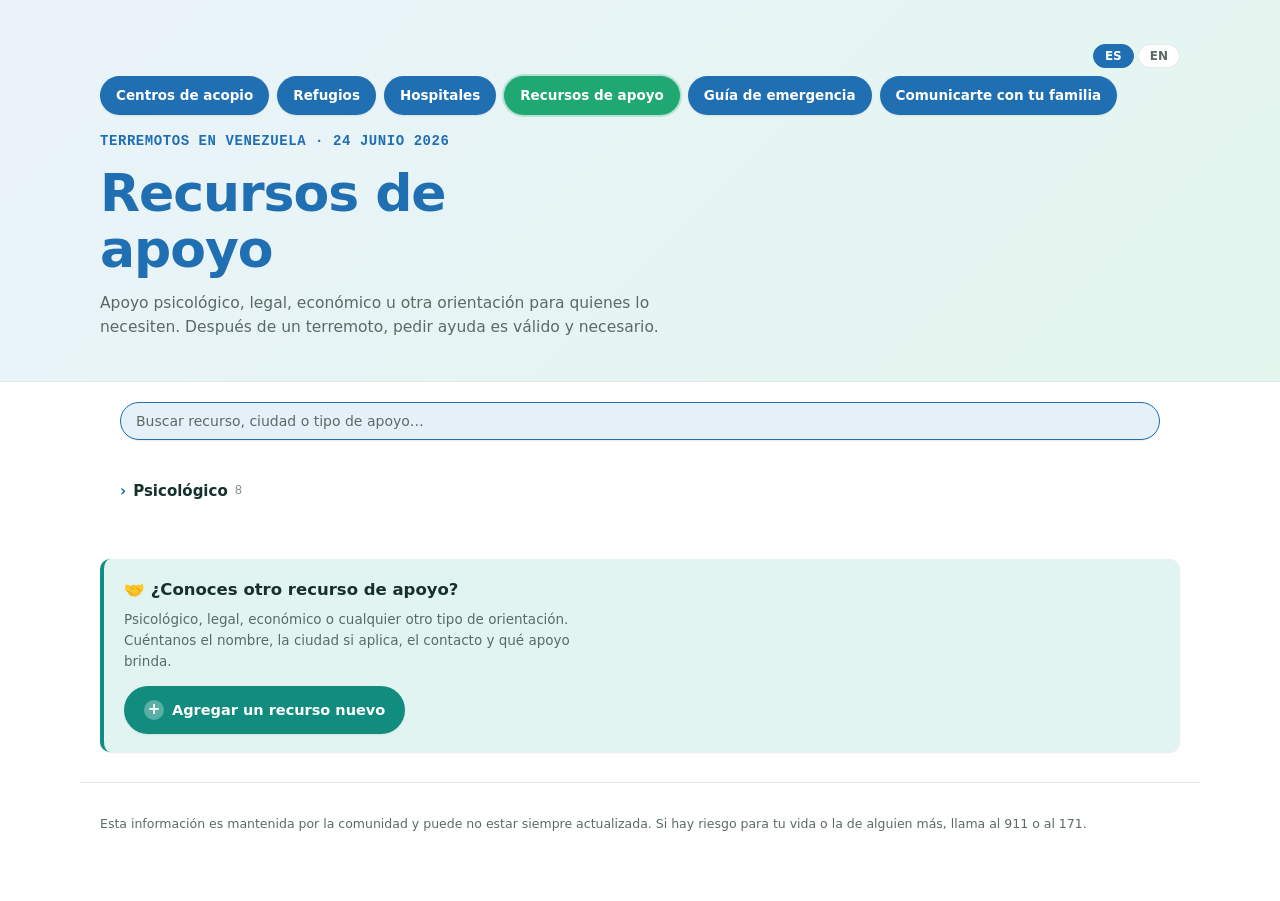
==== apoyo.html @ 94345764 "Add files via upload" ====
<!DOCTYPE html>
<html lang="es">
<head>
<meta charset="UTF-8" />
<meta name="viewport" content="width=device-width, initial-scale=1.0" />
<title>Recursos de apoyo — Venezuela</title>
<meta name="description" content="Recursos de apoyo psicológico, legal, económico y de orientación para los afectados por los terremotos en Venezuela." />
<link rel="stylesheet" href="style.css" />
<script data-goatcounter="https://ayudavzla.goatcounter.com/count"
        async src="//gc.zgo.at/count.js"></script>
</head>
<body>

<header class="manifest-header">
  <div class="wrap">
    <div class="lang-bar">
      <button type="button" class="lang-btn is-active" data-lang="es">ES</button>
      <button type="button" class="lang-btn" data-lang="en">EN</button>
    </div>
    <nav class="page-nav">
      <a href="index.html" data-es="Centros de acopio" data-en="Donation centers">Centros de acopio</a>
      <a href="refugios.html" data-es="Refugios" data-en="Shelters">Refugios</a>
      <a href="hospitales.html" data-es="Hospitales" data-en="Hospitals">Hospitales</a>
      <a href="apoyo.html" class="is-current" data-es="Recursos de apoyo" data-en="Support resources">Recursos de apoyo</a>
      <a href="guia.html" data-es="Guía de emergencia" data-en="Emergency guide">Guía de emergencia</a>
      <a href="llamar.html" data-es="Comunicarte con tu familia" data-en="Call your family">Comunicarte con tu familia</a>
    </nav>
    <p class="eyebrow eyebrow--big" data-es="Terremotos en Venezuela · 24 junio 2026" data-en="Earthquakes in Venezuela · June 24, 2026">Terremotos en Venezuela · 24 junio 2026</p>
    <h1><span data-es="Recursos de" data-en="Support">Recursos de</span><br /><span class="accent" data-es="apoyo" data-en="resources">apoyo</span></h1>
    <p class="lede" data-es="Apoyo psicológico, legal, económico u otra orientación para quienes lo necesiten. Después de un terremoto, pedir ayuda es válido y necesario." data-en="Psychological, legal, financial or other support for those who need it. After an earthquake, asking for help is valid and necessary.">Apoyo psicológico, legal, económico u otra orientación para quienes lo necesiten. Después de un terremoto, pedir ayuda es válido y necesario.</p>
  </div>
</header>

<main class="wrap">
  <section class="controls" aria-label="Filtros">
    <div class="search-group">
      <label for="apoyo-search" class="sr-only">Buscar</label>
      <input type="search" id="apoyo-search" class="search-input" placeholder="Buscar recurso, ciudad o tipo de apoyo…" data-ph-es="Buscar recurso, ciudad o tipo de apoyo…" data-ph-en="Search resource, city or type of support…" autocomplete="off" />
    </div>
  </section>

  <section class="content" id="content">
    <div class="list-wrap">
      <div class="list" id="apoyo-list" aria-label="Lista de recursos de apoyo"></div>
    </div>
  </section>
</main>

<section class="callouts wrap">
  <div class="callout callout--suggest">
    <div class="callout-text">
      <h2 data-es="🤝 ¿Conoces otro recurso de apoyo?" data-en="🤝 Know another support resource?">🤝 ¿Conoces otro recurso de apoyo?</h2>
      <p data-es="Psicológico, legal, económico o cualquier otro tipo de orientación. Cuéntanos el nombre, la ciudad si aplica, el contacto y qué apoyo brinda." data-en="Psychological, legal, financial or any other kind of guidance. Tell us the name, city if applicable, contact and what support it offers.">Psicológico, legal, económico o cualquier otro tipo de orientación. Cuéntanos el nombre, la ciudad si aplica, el contacto y qué apoyo brinda.</p>
    </div>
    <a id="apoyo-form-link" class="btn-suggest btn-suggest--big" href="#" target="_blank" rel="noopener"><span class="btn-add-icon">+</span><span data-es="Agregar un recurso nuevo" data-en="Add a new resource">Agregar un recurso nuevo</span></a>
  </div>
</section>

<footer class="site-footer wrap">
  <p data-es="Esta información es mantenida por la comunidad y puede no estar siempre actualizada. Si hay riesgo para tu vida o la de alguien más, llama al 911 o al 171." data-en="This information is community-maintained and may not always be up to date. If there is danger to life, call 911 or 171.">Esta información es mantenida por la comunidad y puede no estar siempre actualizada. Si hay riesgo para tu vida o la de alguien más, llama al 911 o al 171.</p>
</footer>

<script src="apoyo-data.js"></script>
<script src="apoyo.js"></script>
</body>
</html>
---- style.css ----
/* =========================================================
   TOKENS — paleta limpia, sin tonos de "sello postal"
   ========================================================= */
:root{
  --paper: #FFFFFF;
  --paper-deep: #F0F5F4;
  --card: #FFFFFF;
  --ink: #16302B;
  --ink-soft: #5A6B66;
  --line: #E2E9E7;
  --blue: #1F6FB2;
  --blue-soft: #E6F0F8;
  --red: #C0473B;
  --red-soft: #FAE9E7;
  --gold: #128C7E;
  --gold-soft: #E2F4F1;
  --amber: #0E7C6E;
  --amber-soft: #E2F4F1;
  --green: #1FA871;
  --green-soft: #E3F6EE;
  --radius: 14px;
  --radius-sm: 10px;
  --shadow-sm: 0 1px 2px rgba(20, 40, 35, 0.05), 0 1px 1px rgba(20, 40, 35, 0.04);
  --shadow-md: 0 4px 16px rgba(20, 60, 50, 0.09);
  --font-display: system-ui, -apple-system, "Segoe UI", Roboto, Arial, sans-serif;
  --font-body: system-ui, -apple-system, "Segoe UI", Roboto, Arial, sans-serif;
  --font-mono: ui-monospace, "SFMono-Regular", "Roboto Mono", Menlo, Consolas, monospace;
}

*{ box-sizing: border-box; }
html{ scroll-behavior: smooth; }
body{
  margin:0;
  background: var(--paper);
  color: var(--ink);
  font-family: var(--font-body);
  line-height: 1.55;
  -webkit-font-smoothing: antialiased;
}
.wrap{ max-width: 1120px; margin: 0 auto; padding: 0 20px; }
.sr-only{
  position:absolute; width:1px; height:1px; overflow:hidden;
  clip:rect(0,0,0,0); white-space:nowrap;
}
a{ color: var(--blue); }

/* visible keyboard focus everywhere */
a:focus-visible, button:focus-visible, input:focus-visible{
  outline: 2.5px solid var(--gold);
  outline-offset: 2px;
  border-radius: 4px;
}

@media (prefers-reduced-motion: reduce){
  *{ animation: none !important; transition: none !important; }
}

/* =========================================================
   HEADER
   ========================================================= */
.manifest-header{
  background: linear-gradient(135deg, #EAF3FA 0%, #E3F6EE 100%);
  padding: 44px 0 30px;
  border-bottom: 1px solid var(--line);
}
.eyebrow{
  font-family: var(--font-mono);
  font-size: 11.5px;
  letter-spacing: 0.1em;
  text-transform: uppercase;
  color: var(--ink-soft);
  margin: 0 0 12px;
}
.manifest-header h1{
  font-family: var(--font-display);
  font-weight: 800;
  letter-spacing: -0.02em;
  font-size: clamp(32px, 5.6vw, 52px);
  line-height: 1.08;
  margin: 0 0 14px;
}
.manifest-header h1 span{ color: var(--blue); }
.lede{
  max-width: 620px;
  font-size: 15.5px;
  color: var(--ink-soft);
  margin: 0 0 12px;
}
.lede--light{
  font-size: 13px;
  margin: 0 0 26px;
}
.stats{
  display:flex;
  gap: 32px;
  margin: 0;
  flex-wrap: wrap;
}
.stats div{ display:flex; flex-direction:column-reverse; gap:2px; }
.stats dt{
  font-family: var(--font-display);
  font-size: 28px;
  font-weight: 800;
  color: var(--blue);
  margin:0;
}
.stats dd{
  font-size: 11.5px;
  text-transform: uppercase;
  letter-spacing: 0.05em;
  color: var(--ink-soft);
  margin:0;
}

/* =========================================================
   CONTROLS
   ========================================================= */
.controls{
  display:flex;
  align-items:center;
  gap: 10px;
  flex-wrap: wrap;
  padding: 20px 20px 16px;
}
.filter-group{ display:flex; gap:8px; flex-wrap:wrap; }
.filter-btn{
  font-family: var(--font-body);
  font-size: 13px;
  font-weight: 600;
  border: 1px solid var(--line);
  background: var(--card);
  color: var(--ink-soft);
  border-radius: 999px;
  padding: 9px 15px;
  cursor: pointer;
  display:inline-flex;
  align-items:center;
  gap:6px;
  box-shadow: var(--shadow-sm);
}
.filter-btn:hover{ border-color: var(--blue); color: var(--ink); }
.filter-btn.is-active{
  background: var(--ink);
  border-color: var(--ink);
  color: #fff;
}
.dot{ width:7px; height:7px; border-radius:50%; display:inline-block; }
.dot--internacional{ background: var(--blue); }
.dot--nacional{ background: var(--red); }

.search-group{ flex: 1 1 220px; min-width: 200px; }
.controls:has(.search-group:only-child) .search-group{ flex: 1 1 100%; }
.btn-hint{ font-size: 11px; opacity: 0.65; }
.filter-btn[aria-pressed="true"]#toggle-map{ background: #0E7468; border-color: #0E7468; color: #fff; }
.community-toggle{
  display: flex;
  align-items: center;
  gap: 6px;
  font-size: 12.5px;
  color: var(--ink-soft);
  white-space: nowrap;
}
.community-toggle input{ accent-color: var(--amber); width: 15px; height: 15px; }
.search-input{
  width:100%;
  font-family: var(--font-body);
  font-size: 14px;
  padding: 10px 15px;
  border: 1.5px solid var(--blue);
  border-radius: 999px;
  background: var(--blue-soft);
  color: var(--ink);
  box-shadow: var(--shadow-sm);
}
.search-input:focus{ outline: none; background: #fff; border-color: var(--blue); box-shadow: 0 0 0 3px rgba(31,111,178,0.18); }
.search-input::placeholder{ color: var(--ink-soft); }

#toggle-map{
  background: var(--green);
  border-color: var(--green);
  color: #fff;
  font-weight: 700;
}
#toggle-map:hover{ background: #168f60; border-color: #168f60; color: #fff; }
#toggle-map .btn-hint{ color: rgba(255,255,255,0.85); }

.btn-suggest{
  font-family: var(--font-body);
  font-weight: 700;
  font-size: 13.5px;
  background: var(--gold);
  color: #fff;
  text-decoration: none;
  padding: 11px 18px 11px 14px;
  border-radius: 999px;
  white-space: nowrap;
  display: inline-flex;
  align-items: center;
  gap: 8px;
  box-shadow: var(--shadow-sm);
  transition: transform .1s ease, box-shadow .1s ease;
}
.btn-add-icon{
  display: inline-flex;
  align-items: center;
  justify-content: center;
  width: 20px;
  height: 20px;
  border-radius: 50%;
  background: rgba(255,255,255,0.3);
  font-size: 15px;
  font-weight: 800;
  flex-shrink: 0;
  line-height: 1;
}
.btn-suggest:hover{ background: #0E7468; transform: translateY(-1px); box-shadow: var(--shadow-md); }

/* =========================================================
   CONTENT — mapa + lista
   ========================================================= */
.content{
  display: block;
  padding: 4px 20px 36px;
  max-width: 1120px;
  margin: 0 auto;
}
.content.show-map{
  display: grid;
  grid-template-columns: 1.3fr 1fr;
  gap: 16px;
}
.map{
  display: none;
  height: 460px;
  border-radius: var(--radius);
  border: 1px solid var(--line);
  background: var(--card);
  box-shadow: var(--shadow-sm);
}
.content.show-map .map{ display: block; }
.list-wrap{
  display: flex;
  flex-direction: column;
  min-width: 0;
}
.quick-nav{
  display: flex;
  gap: 6px;
  overflow-x: auto;
  padding-bottom: 8px;
  margin-bottom: 6px;
  -webkit-overflow-scrolling: touch;
}
.quick-nav:empty{ display: none; margin: 0; padding: 0; }
.quick-nav-btn{
  flex-shrink: 0;
  font-family: var(--font-body);
  font-size: 12px;
  font-weight: 600;
  white-space: nowrap;
  background: var(--card);
  border: 1px solid var(--line);
  color: var(--ink);
  border-radius: 999px;
  padding: 7px 13px;
  cursor: pointer;
  box-shadow: var(--shadow-sm);
}
.quick-nav-btn:hover{ border-color: var(--gold); }

.group-pais{
  margin: 6px 0;
  background: var(--card);
  border: 1px solid var(--line);
  border-radius: var(--radius-sm);
  overflow: hidden;
}
.group-pais + .group-pais{ margin-top: 10px; }
.group-pais > summary{
  list-style: none;
  cursor: pointer;
  display: flex;
  align-items: center;
  gap: 8px;
  font-family: var(--font-display);
  font-size: 14.5px;
  font-weight: 700;
  color: var(--ink);
  padding: 13px 14px;
}
.group-pais > summary:hover{ background: var(--paper-deep); }
.group-pais > summary::-webkit-details-marker{ display: none; }
.group-pais > summary::before{
  content: "›";
  display: inline-block;
  font-size: 16px;
  font-weight: 700;
  color: var(--ink-soft);
  transition: transform 0.15s ease;
}
.group-pais[open] > summary::before{ transform: rotate(90deg); }
.group-pais-body{ padding: 0 12px 12px; }
.group-ciudad-det{ margin: 6px 0; }
.group-ciudad{
  list-style: none;
  cursor: pointer;
  display: flex;
  align-items: center;
  gap: 7px;
  font-family: var(--font-display);
  font-size: 15px;
  font-weight: 700;
  color: var(--ink);
  margin: 12px 0 8px 0;
  padding: 2px 0;
}
.group-ciudad::-webkit-details-marker{ display: none; }
.group-ciudad::before{
  content: "›";
  font-size: 15px;
  font-weight: 700;
  color: var(--blue);
  transition: transform 0.15s ease;
}
.group-ciudad-det[open] > .group-ciudad::before{ transform: rotate(90deg); }
.group-ciudad-body{
  display: flex;
  flex-direction: column;
  gap: 10px;
}
.group-count{
  font-family: var(--font-mono);
  font-weight: 400;
  opacity: 0.55;
  font-size: 0.82em;
}
.list{
  height: 460px;
  overflow-y: auto;
  display:flex;
  flex-direction: column;
  gap: 10px;
  padding-right: 4px;
}
.content:not(.show-map) .list{ height: auto; max-height: none; }

/* tarjeta de centro */
.card{
  position:relative;
  background: #FBFDFC;
  border: 1px solid var(--line);
  border-left: 3px solid var(--blue);
  border-radius: var(--radius-sm);
  padding: 12px 14px;
  cursor:pointer;
  transition: box-shadow .12s ease, border-color .12s ease;
}
.card[data-tipo="nacional"]{ border-left-color: var(--red); }
.card:hover{ box-shadow: var(--shadow-md); border-color: var(--ink); }
.card.is-selected{ outline: 2px solid var(--gold); outline-offset: 1px; }

.card-top{
  display:flex;
  justify-content: space-between;
  align-items:flex-start;
  gap: 8px;
}
.card-name{
  font-family: var(--font-display);
  font-size: 15px;
  font-weight: 700;
  letter-spacing: -0.005em;
  margin: 0;
}
.badge{
  font-family: var(--font-body);
  font-size: 10.5px;
  font-weight: 700;
  letter-spacing: 0.02em;
  border-radius: 999px;
  padding: 3px 9px;
  white-space: nowrap;
  flex-shrink: 0;
}
.badge--internacional{ color: var(--blue); background: var(--blue-soft); }
.badge--nacional{ color: var(--red); background: var(--red-soft); }
.badge--comunidad{
  display: inline-block;
  font-family: var(--font-body);
  font-size: 10.5px;
  font-weight: 700;
  letter-spacing: 0.02em;
  color: var(--amber);
  background: var(--amber-soft);
  border-radius: 999px;
  padding: 3px 9px;
  margin-top: 6px;
}
.card--comunidad{ border-left-style: dashed; }

.card-meta{
  font-size: 13px;
  color: var(--ink-soft);
  margin: 6px 0 0;
}
.card-meta strong{ color: var(--ink); font-weight: 600; }

.card-tags{
  margin: 8px 0 0;
  font-size: 12px;
  color: var(--ink-soft);
}

.card-actions{
  margin-top: 10px;
  display:flex;
  gap: 14px;
  align-items: center;
}
.card-actions a{
  font-size: 12.5px;
  font-weight: 700;
  text-decoration: none;
  color: var(--blue);
}
.card-actions a:hover{ text-decoration: underline; }
.card-report{
  margin-left: auto;
  color: var(--amber) !important;
  font-weight: 600 !important;
  font-size: 11.5px !important;
}
.card-wa{
  color: #128C7E !important;
  font-weight: 700 !important;
}
.card-share-link{
  color: var(--blue) !important;
  font-weight: 700 !important;
  cursor: pointer;
}
.card-share-link:hover{ text-decoration: underline; }
.card-dist{
  font-size: 12px;
  font-weight: 700;
  color: var(--green);
  margin: 0 0 6px;
}
.card-urgente{
  background: var(--red-soft);
  border-left: 3px solid var(--red);
  border-radius: 0 6px 6px 0;
  padding: 6px 10px;
  margin: 8px 0 0;
  font-size: 12.5px;
  color: #791F1F;
}
.card-urgente strong{ color: var(--red); }
.badge--voluntarios{
  display: inline-block;
  font-family: var(--font-body);
  font-size: 11px;
  font-weight: 700;
  color: #9A5B00;
  background: #FFF1DC;
  border-radius: 999px;
  padding: 3px 9px;
  margin: 8px 0 0;
}

/* Sección de voluntarios */
.voluntarios-bar{ margin-bottom: 18px; }
.voluntarios-box{
  background: #FAEEDA;
  border-left: 4px solid var(--gold, #BA7517);
  border-radius: 0 var(--radius) var(--radius) 0;
  padding: 18px 20px;
}
.voluntarios-title{
  font-family: var(--font-display);
  font-weight: 800;
  font-size: 18px;
  color: #633806;
  margin: 0 0 6px;
}
.voluntarios-intro{ font-size: 13.5px; color: #854F0B; margin: 0 0 14px; line-height: 1.5; }
.voluntarios-list{
  display: flex;
  gap: 10px;
  overflow-x: auto;
  scroll-snap-type: x mandatory;
  padding-bottom: 4px;
  -webkit-overflow-scrolling: touch;
}
.voluntarios-item{
  background: #fff;
  border-radius: 8px;
  padding: 11px 13px;
  flex: 0 0 240px;
  scroll-snap-align: start;
}
.vol-fecha{ font-size: 11px; color: var(--ink-soft); margin: 6px 0 0; }
.vol-nombre{ font-weight: 700; font-size: 14px; color: var(--ink); margin: 0; }
.vol-lugar{ font-size: 12.5px; color: var(--ink-soft); margin: 3px 0 0; }
.vol-tareas{ font-size: 12.5px; color: #633806; margin: 5px 0 0; }
.vol-tareas strong{ font-weight: 700; }

.empty-state{
  font-size: 13px;
  color: var(--ink-soft);
  text-align:center;
  padding: 36px 10px;
  background: var(--card);
  border: 1px solid var(--line);
  border-radius: var(--radius);
}

/* marcador del mapa */
.stamp-icon{ background: transparent; border: none; }
.stamp{
  display:block;
  width: 16px;
  height: 16px;
  border-radius: 50%;
  border: 2.5px solid #fff;
  box-shadow: 0 1px 4px rgba(0,0,0,0.3);
}
.stamp--internacional{ background: var(--blue); }
.stamp--nacional{ background: var(--red); }

/* popup de Leaflet con tipografía propia */
.leaflet-popup-content{ font-family: var(--font-body); font-size: 13px; }
.leaflet-popup-content b{ font-family: var(--font-display); }

/* =========================================================
   GUÍA DE EMERGENCIA
   ========================================================= */
.guia-wrap{ padding-top: 18px; padding-bottom: 40px; }
.guia-main{
  display: grid;
  grid-template-columns: repeat(2, 1fr);
  gap: 12px;
  align-items: start;
  padding-bottom: 40px;
}
/* La primera sección (contactos) ocupa todo el ancho y resalta */
.guia-main > .guia-sec:first-child{
  grid-column: 1 / -1;
  border-left-color: var(--blue);
}
.guia-main > .guia-sec:first-child > summary::after{ color: var(--blue); }
/* Cuando un módulo está abierto, ocupa todo el ancho para leerse cómodo */
.guia-sec[open]{ grid-column: 1 / -1; }
.guia-sec{
  background: #fff;
  border: 1px solid var(--line);
  border-left: 4px solid var(--red);
  border-radius: var(--radius-sm);
  margin-bottom: 0;
  overflow: hidden;
  box-shadow: var(--shadow-sm);
  height: fit-content;
}
.guia-sec > summary{
  list-style: none;
  cursor: pointer;
  display: flex;
  align-items: center;
  gap: 8px;
  font-family: var(--font-display);
  font-size: 15px;
  font-weight: 800;
  color: var(--ink);
  padding: 15px 16px;
  line-height: 1.25;
}
.guia-sec > summary::-webkit-details-marker{ display: none; }
.guia-sec > summary::after{
  content: "+";
  margin-left: auto;
  font-size: 20px;
  color: var(--red);
  font-weight: 700;
  flex-shrink: 0;
}
.guia-sec[open] > summary::after{ content: "–"; }
.guia-body{ padding: 0 18px 18px; }
@media (max-width: 720px){
  .guia-main{ grid-template-columns: 1fr; }
}
.guia-body p{ font-size: 14.5px; color: var(--ink); line-height: 1.6; margin: 0 0 12px; }
.guia-body ul{ margin: 0 0 14px; padding-left: 22px; }
.guia-body li{ font-size: 14.5px; color: var(--ink); line-height: 1.55; margin-bottom: 8px; }
.guia-body strong{ color: var(--ink); font-weight: 700; }
.guia-tip{
  background: var(--gold-soft);
  border-left: 4px solid var(--gold);
  border-radius: var(--radius-sm);
  padding: 14px 16px;
  margin-top: 10px;
}
.guia-tip p{ font-size: 14px; color: var(--ink); margin: 0; line-height: 1.55; }

/* App destacada (Bridgefy) */
.app-hero{
  background: linear-gradient(135deg, #192A46 0%, #103A46 100%);
  border-radius: var(--radius);
  padding: 24px 22px;
  margin-bottom: 14px;
  box-shadow: var(--shadow-md);
}
.app-hero-tag{
  display: inline-block;
  font-size: 12.5px;
  font-weight: 700;
  color: #16302B;
  background: #40C4A0;
  border-radius: 999px;
  padding: 5px 12px;
  margin-bottom: 12px;
}
.app-hero-title{
  font-family: var(--font-display);
  font-weight: 800;
  font-size: 38px;
  color: #fff;
  margin: 0 0 10px;
  line-height: 1;
}
.app-hero-desc{ color: #DCE8EE; font-size: 15px; line-height: 1.55; margin: 0 0 12px; }
.app-hero-desc strong{ color: #9FE8D4; }
.app-hero-how{ color: #B8CAD4; font-size: 13.5px; line-height: 1.55; margin: 0 0 16px; }
.app-hero-how strong{ color: #fff; }

/* Botones de tienda */
.store-btns{ display: flex; gap: 10px; flex-wrap: wrap; }
.store-btn{
  flex: 1 1 auto;
  text-align: center;
  font-size: 13.5px;
  font-weight: 700;
  text-decoration: none;
  padding: 11px 16px;
  border-radius: 10px;
  white-space: nowrap;
}
.store-btn--play{ background: var(--green); color: #fff; }
.store-btn--play:hover{ background: #168f60; }
.store-btn--apple{ background: var(--ink); color: #fff; }
.store-btn--apple:hover{ background: #000; }
.app-hero .store-btn--play{ background: #40C4A0; color: #0C2B26; }
.app-hero .store-btn--apple{ background: #fff; color: #16302B; }

.apps-divider{
  font-size: 14px;
  font-weight: 700;
  color: var(--ink);
  margin: 20px 0 12px;
}
.guia-section-divider{
  font-size: 13px;
  font-weight: 600;
  color: var(--ink-soft);
  text-align: center;
  margin: 18px 0 10px;
  padding: 10px 14px;
  background: var(--paper-deep);
  border-radius: var(--radius-sm);
}
.guia-nota{
  background: var(--red-soft);
  border-radius: 8px;
  padding: 10px 12px;
  font-size: 13.5px !important;
  color: var(--ink) !important;
}
.contactos li{ font-size: 15px; }
.guia-cierre{
  text-align: center;
  font-size: 13.5px;
  color: var(--ink-soft);
  margin: 24px auto 0;
  max-width: 560px;
}

/* =========================================================
   BANNER PROMO (llamar a la familia)
   ========================================================= */
.promo-ad{
  display: flex;
  align-items: center;
  gap: 14px;
  max-width: 1120px;
  margin: 0 auto 18px;
  padding: 16px 20px;
  background: linear-gradient(135deg, var(--blue) 0%, var(--green) 100%);
  border-radius: var(--radius);
  text-decoration: none;
  box-shadow: var(--shadow-md);
}
.promo-ad:hover{ filter: brightness(1.06); }
.promo-ad-icon{ font-size: 32px; flex-shrink: 0; }
.promo-ad-text{ display: flex; flex-direction: column; gap: 3px; }
.promo-ad-text strong{
  color: #fff;
  font-family: var(--font-display);
  font-weight: 800;
  font-size: 16px;
  line-height: 1.2;
}
.promo-ad-text span{ color: rgba(255,255,255,0.92); font-size: 13.5px; line-height: 1.35; }
.promo-ad-hint{
  margin-left: auto;
  flex-shrink: 0;
  display: flex;
  align-items: center;
  gap: 4px;
  font-size: 12.5px;
  font-weight: 700;
  color: var(--blue);
  background: #fff;
  border-radius: 999px;
  padding: 7px 12px;
  white-space: nowrap;
}
.promo-ad-hint .chev{ font-size: 15px; }

/* =========================================================
   NAVEGACIÓN ENTRE PÁGINAS
   ========================================================= */
.page-nav{
  display: flex;
  gap: 8px;
  margin-bottom: 16px;
  flex-wrap: wrap;
}
.page-nav a{
  font-size: 13.5px;
  font-weight: 700;
  text-decoration: none;
  color: #fff;
  background: var(--blue);
  border: none;
  border-radius: 999px;
  padding: 9px 16px;
  box-shadow: var(--shadow-sm);
  transition: transform .1s ease, filter .1s ease;
}
.page-nav a:hover{ filter: brightness(1.08); transform: translateY(-1px); }
.page-nav a.is-current{
  background: var(--green);
  box-shadow: 0 0 0 2px rgba(31,168,113,0.25);
}
.eyebrow--big{
  font-size: 14px !important;
  font-weight: 700 !important;
  letter-spacing: 0.04em !important;
  color: var(--blue) !important;
}
.badge--recibe{ color: #0E7C6E; background: var(--green-soft); }
.badge--norecibe{ color: var(--ink-soft); background: var(--paper-deep); }
.badge--voluntarios{
  display: inline-block;
  color: #9A5B00;
  background: #FFF1DC;
  margin-top: 6px;
}
.card--refugio{ border-left-color: var(--green); }
.badge--publico{ color: var(--blue); background: var(--blue-soft); }
.badge--privado{ color: var(--green); background: var(--green-soft); }
.card[data-tipo="publico"]{ border-left-color: var(--blue); }
.card[data-tipo="privado"]{ border-left-color: var(--green); }

/* =========================================================
   IDIOMA + INSUMOS MÁS NECESITADOS
   ========================================================= */
.lang-bar{
  display: flex;
  gap: 4px;
  justify-content: flex-end;
  margin-bottom: 8px;
}
.lang-btn{
  font-family: var(--font-body);
  font-size: 12px;
  font-weight: 700;
  border: 1px solid var(--line);
  background: #fff;
  color: var(--ink-soft);
  border-radius: 999px;
  padding: 4px 11px;
  cursor: pointer;
}
.lang-btn.is-active{ background: var(--blue); border-color: var(--blue); color: #fff; }

.needs-bar{ padding: 16px 20px 0; }
.needs{
  background: var(--green-soft);
  border: 1px solid #C6E8DC;
  border-left: 4px solid var(--green);
  border-radius: var(--radius-sm);
  overflow: hidden;
}
.needs > summary{
  list-style: none;
  cursor: pointer;
  display: flex;
  align-items: center;
  gap: 10px;
  padding: 14px 16px;
}
.needs > summary::-webkit-details-marker{ display: none; }
.needs-expand-hint{
  margin-left: auto;
  flex-shrink: 0;
  display: flex;
  align-items: center;
  gap: 6px;
  font-family: var(--font-body);
  font-size: 12px;
  font-weight: 700;
  color: #fff;
  background: var(--green);
  border-radius: 999px;
  padding: 6px 12px;
  white-space: nowrap;
}
.needs-expand-hint .chev{
  display: inline-block;
  transition: transform 0.2s ease;
  font-size: 13px;
}
.needs[open] .needs-expand-hint .chev{ transform: rotate(180deg); }
.needs[open] .needs-expand-hint .txt-cerrar{ display: inline; }
.needs[open] .needs-expand-hint .txt-ver{ display: none; }
.needs:not([open]) .needs-expand-hint .txt-cerrar{ display: none; }
.needs-title{
  font-family: var(--font-display);
  font-weight: 800;
  font-size: 14.5px;
  color: var(--ink);
}
.needs-body{ padding: 0 16px 16px; }
.needs-cats{
  columns: 2;
  column-gap: 18px;
  margin-bottom: 10px;
}
.need-cat{
  break-inside: avoid;
  margin-bottom: 8px;
  background: #fff;
  border: 1px solid #D7EDE4;
  border-radius: 8px;
  overflow: hidden;
}
.need-cat > summary{
  list-style: none;
  cursor: pointer;
  font-size: 13px;
  font-weight: 700;
  color: var(--ink);
  padding: 9px 12px;
  display: flex;
  align-items: center;
  gap: 6px;
}
.need-cat > summary::-webkit-details-marker{ display: none; }
.need-cat > summary::after{
  content: "+";
  margin-left: auto;
  font-size: 15px;
  color: var(--green);
  font-weight: 700;
}
.need-cat[open] > summary::after{ content: "–"; }
.need-cat ul{
  margin: 0;
  padding: 0 12px 10px 28px;
}
.need-cat li{
  font-size: 12.5px;
  color: var(--ink-soft);
  margin-bottom: 4px;
}
.needs-note{
  font-size: 12px;
  color: var(--ink-soft);
  margin: 0;
  line-height: 1.45;
}
.no-donar{
  margin-top: 14px;
  background: var(--red-soft);
  border-left: 4px solid var(--red);
  border-radius: 8px;
  padding: 14px 16px;
}
.no-donar-title{
  font-family: var(--font-display);
  font-weight: 800;
  font-size: 14.5px;
  color: var(--red);
  margin: 0 0 8px;
}
.no-donar-intro{ font-size: 13px; color: var(--ink); margin: 0 0 8px; line-height: 1.5; }
.no-donar-list{ margin: 0 0 8px; padding-left: 20px; }
.no-donar-list li{ font-size: 13px; color: var(--ink); margin-bottom: 5px; line-height: 1.45; }
.no-donar-resumen{ font-size: 13px; color: var(--ink); margin: 0; font-weight: 600; line-height: 1.5; }
@media (max-width: 600px){
  .needs-cats{ columns: 1; }
}

/* =========================================================
   RECURSOS MÉDICOS — títulos de sección y tarjeta psicológica
   ========================================================= */
.seccion-titulo{
  font-family: var(--font-display);
  font-weight: 800;
  font-size: 22px;
  color: var(--ink);
  margin: 28px 0 6px;
}
main > .seccion-titulo:first-child{ margin-top: 4px; }
.seccion-intro{
  font-size: 13.5px;
  color: var(--ink-soft);
  line-height: 1.55;
  margin: 0 0 14px;
  max-width: 640px;
}
.card--apoyo{ border-left-color: #7C5CBF; }
.card--mascotas{ border-left-color: #D97706; }
.masc-section{ padding-top: 10px; }
.callout--mascotas{ border-left-color: #D97706; }
.btn-suggest--masc{ background: #D97706; }
.btn-suggest--masc:hover{ background: #b45309; }

/* =========================================================
   CALLOUTS — sugerir centro / comentarios
   ========================================================= */
.callouts{
  display: flex;
  flex-wrap: wrap;
  gap: 14px;
  padding: 4px 20px 30px;
}
.callout{
  flex: 1 1 320px;
  display: flex;
  flex-direction: column;
  gap: 14px;
  justify-content: space-between;
  background: var(--gold-soft);
  border-left: 4px solid var(--gold);
  border-radius: var(--radius-sm);
  padding: 18px 20px;
  box-shadow: var(--shadow-sm);
}
.callout--comments{ background: var(--blue-soft); border-left-color: var(--blue); }
.callout-text h2{
  font-family: var(--font-display);
  font-size: 16.5px;
  font-weight: 800;
  margin: 0 0 6px;
}
.callout-text p{
  font-size: 13.5px;
  color: var(--ink-soft);
  margin: 0;
  max-width: 480px;
}
.btn-suggest--big{
  align-self: flex-start;
  font-size: 14.5px;
  padding: 13px 20px;
}
.btn-suggest--alt{
  background: var(--blue);
  color: #fff;
}
.btn-suggest--alt:hover{ background: #234d73; }

.comments-box{
  max-width: 1120px;
  margin: 14px auto 0;
  border-radius: var(--radius);
  overflow: hidden;
  box-shadow: var(--shadow-md);
  background: #fff;
}
.comments-iframe{
  width: 100%;
  height: 600px;
  border: none;
  display: block;
}
@media (max-width: 480px){
  .comments-iframe{ height: 720px; }
}

@media (max-width: 600px){
  .callout{ flex: 1 1 100%; }
  .btn-suggest--big{ align-self: stretch; text-align: center; }
}

/* =========================================================
   OTROS RECURSOS
   ========================================================= */
.resources{ padding: 4px 20px 26px; }
.resources h2{
  font-family: var(--font-display);
  font-size: 17px;
  font-weight: 800;
  margin: 0 0 6px;
}
.resources-note{
  font-size: 13px;
  color: var(--ink-soft);
  max-width: 640px;
  margin: 0 0 14px;
}
.resources-list{
  list-style: none;
  margin: 0;
  padding: 0;
  display: flex;
  flex-direction: column;
  gap: 8px;
}
.resources-list a{
  display: flex;
  align-items: center;
  gap: 10px;
  background: var(--card);
  border: 1px solid var(--line);
  border-left: 3px solid var(--blue);
  border-radius: var(--radius-sm);
  padding: 11px 14px;
  font-size: 13px;
  color: var(--ink-soft);
  text-decoration: none;
  box-shadow: var(--shadow-sm);
}
.resources-list a:hover{ border-color: var(--gold); border-left-color: var(--gold); }
.resources-list .res-body{ flex: 1 1 auto; min-width: 0; }
.resources-list .res-go{
  flex-shrink: 0;
  display: inline-flex;
  align-items: center;
  gap: 4px;
  font-size: 11.5px;
  font-weight: 700;
  color: var(--blue);
  background: var(--blue-soft);
  border-radius: 999px;
  padding: 5px 10px;
  white-space: nowrap;
}
.resources-list strong{
  display: block;
  font-family: var(--font-display);
  font-weight: 700;
  font-size: 13px;
  color: var(--ink);
}

/* =========================================================
   FRASE DESTACADA
   ========================================================= */
.frase-vzla{
  max-width: 1120px;
  margin: 8px auto 22px;
  padding: 22px 24px;
  text-align: center;
  font-family: var(--font-display);
  font-size: clamp(18px, 3vw, 24px);
  font-weight: 800;
  font-style: italic;
  line-height: 1.35;
  color: var(--blue);
  border: none;
  border-top: 2px solid var(--green);
  border-bottom: 2px solid var(--green);
}

/* =========================================================
   MENSAJES DE COMPARTIR
   ========================================================= */
.share-top{
  background: #fff;
  border: 1.5px solid var(--green);
  border-radius: var(--radius-sm);
  padding: 16px 18px;
  max-width: 640px;
  margin: 2px 0 26px;
  display: flex;
  flex-direction: column;
  gap: 12px;
  align-items: flex-start;
}
.share-top-text{
  font-size: 15.5px;
  font-weight: 700;
  color: var(--ink);
  margin: 0;
  line-height: 1.45;
}
@media (max-width: 600px){
  #share-btn-top{ align-self: stretch; text-align: center; }
}
.share-bottom{
  background: linear-gradient(135deg, #EAF3FA 0%, #E3F6EE 100%);
  border-radius: var(--radius);
  padding: 26px 22px;
  margin-bottom: 24px;
}
.share-bottom h2{
  font-family: var(--font-display);
  font-size: 19px;
  font-weight: 800;
  margin: 0 0 10px;
  color: var(--ink);
}
.share-bottom p{
  font-size: 14px;
  color: var(--ink-soft);
  line-height: 1.55;
  max-width: 680px;
  margin: 0 0 12px;
}
#share-btn{ border: none; cursor: pointer; margin-top: 4px; }

/* =========================================================
   FOOTER
   ========================================================= */
.site-footer{
  padding: 18px 20px 56px;
  font-size: 12.5px;
  color: var(--ink-soft);
  border-top: 1px solid var(--line);
}

/* =========================================================
   RESPONSIVE
   ========================================================= */
@media (max-width: 880px){
  .content.show-map{ grid-template-columns: 1fr; }
  .map{ height: 320px; }
  .content.show-map .list{ height: auto; max-height: 420px; }
  .controls{ flex-direction: column; align-items: stretch; gap: 8px; }
  .controls .search-group{ flex: 0 0 auto; }
  .controls #toggle-map{ justify-content: center; }
  .btn-suggest{ text-align:center; }
}
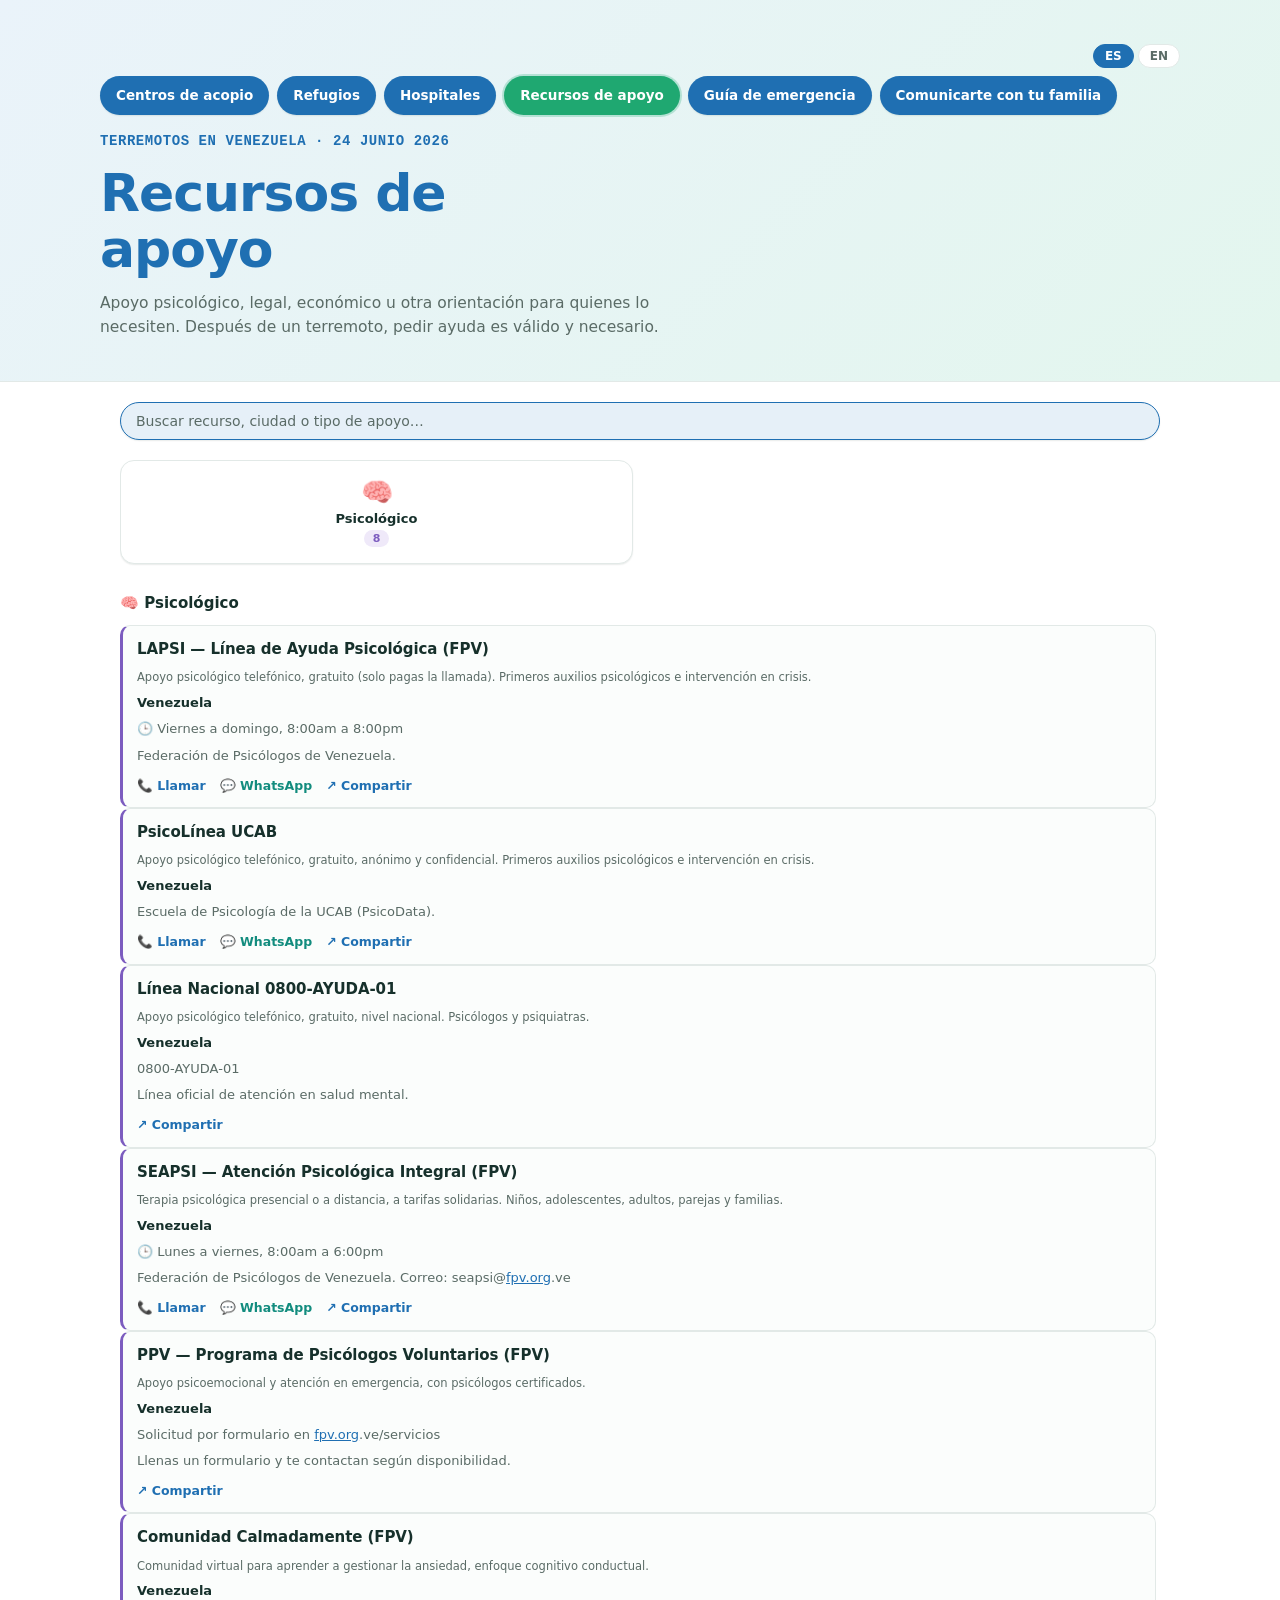
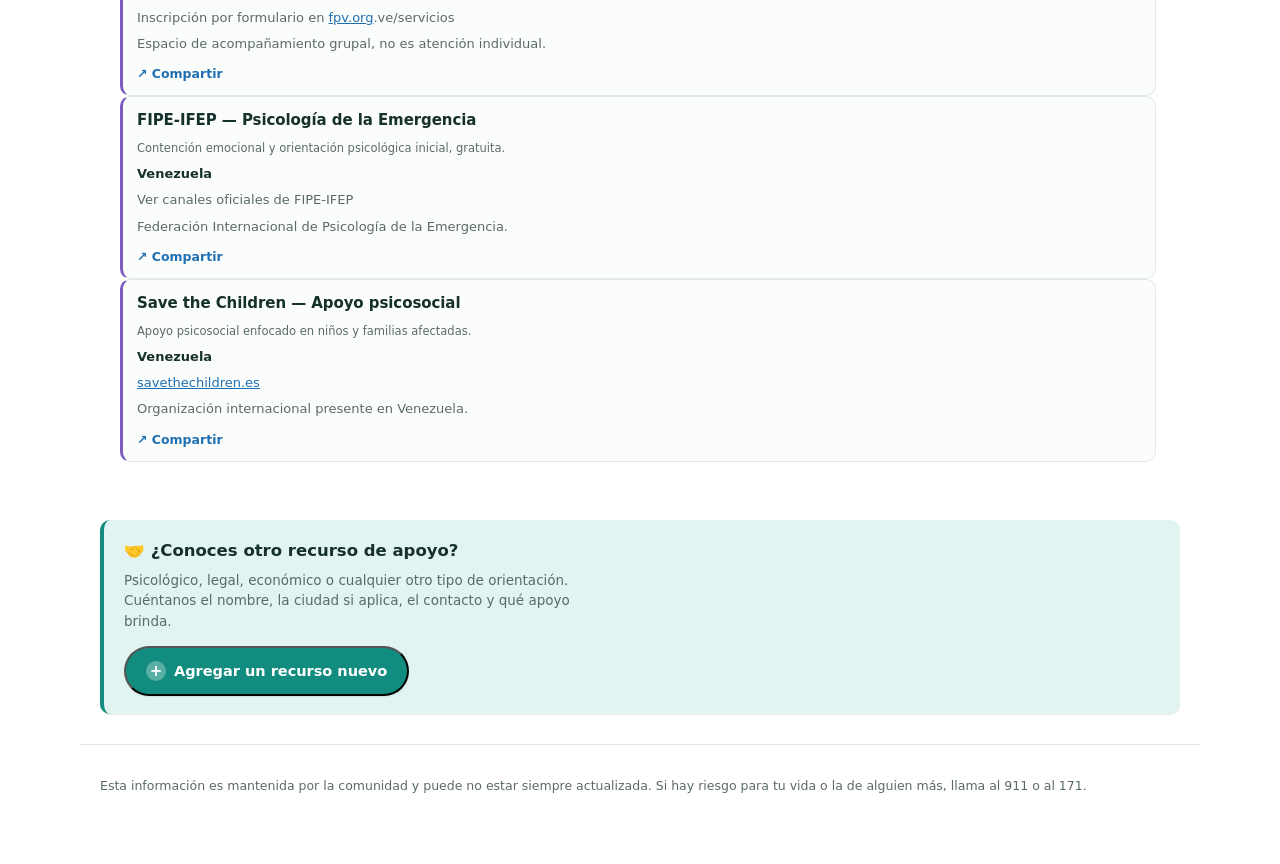
==== commit 48374d6e: "Add files via upload" ====
--- a/apoyo.html
+++ b/apoyo.html
@@ -46,13 +46,24 @@
   </section>
 </main>
 
+<section class="voluntarios-bar wrap" id="apoyo-voluntarios" style="display:none;">
+  <div class="voluntarios-box">
+    <h2 class="voluntarios-title" data-es="🙋 Recursos de apoyo que necesitan voluntarios" data-en="🙋 Support resources that need volunteers">🙋 Recursos de apoyo que necesitan voluntarios</h2>
+    <p class="voluntarios-intro" data-es="Estos recursos necesitan manos ahora. Si puedes ayudar, contáctalos." data-en="These resources need hands right now. If you can help, contact them.">Estos recursos necesitan manos ahora. Si puedes ayudar, contáctalos.</p>
+    <div class="voluntarios-list" id="apoyo-voluntarios-list"></div>
+  </div>
+</section>
+
 <section class="callouts wrap">
   <div class="callout callout--suggest">
     <div class="callout-text">
       <h2 data-es="🤝 ¿Conoces otro recurso de apoyo?" data-en="🤝 Know another support resource?">🤝 ¿Conoces otro recurso de apoyo?</h2>
       <p data-es="Psicológico, legal, económico o cualquier otro tipo de orientación. Cuéntanos el nombre, la ciudad si aplica, el contacto y qué apoyo brinda." data-en="Psychological, legal, financial or any other kind of guidance. Tell us the name, city if applicable, contact and what support it offers.">Psicológico, legal, económico o cualquier otro tipo de orientación. Cuéntanos el nombre, la ciudad si aplica, el contacto y qué apoyo brinda.</p>
     </div>
-    <a id="apoyo-form-link" class="btn-suggest btn-suggest--big" href="#" target="_blank" rel="noopener"><span class="btn-add-icon">+</span><span data-es="Agregar un recurso nuevo" data-en="Add a new resource">Agregar un recurso nuevo</span></a>
+    <button type="button" id="apoyo-form-toggle" class="btn-suggest btn-suggest--big" aria-expanded="false"><span class="btn-add-icon">+</span><span data-es="Agregar un recurso nuevo" data-en="Add a new resource">Agregar un recurso nuevo</span></button>
+  </div>
+  <div id="apoyo-form-box" class="comments-box" hidden>
+    <iframe id="apoyo-form-iframe" class="comments-iframe" loading="lazy" src="" title="Formulario para agregar recurso de apoyo"></iframe>
   </div>
 </section>
 
@@ -60,6 +71,7 @@
   <p data-es="Esta información es mantenida por la comunidad y puede no estar siempre actualizada. Si hay riesgo para tu vida o la de alguien más, llama al 911 o al 171." data-en="This information is community-maintained and may not always be up to date. If there is danger to life, call 911 or 171.">Esta información es mantenida por la comunidad y puede no estar siempre actualizada. Si hay riesgo para tu vida o la de alguien más, llama al 911 o al 171.</p>
 </footer>
 
+<script src="helpers.js"></script>
 <script src="apoyo-data.js"></script>
 <script src="apoyo.js"></script>
 </body>
--- a/style.css
+++ b/style.css
@@ -407,8 +407,28 @@
 
 .card-tags{
   margin: 8px 0 0;
-  font-size: 12px;
-  color: var(--ink-soft);
+  font-size: 11.5px;
+  color: var(--ink-soft);
+  display: flex;
+  flex-wrap: wrap;
+  gap: 5px;
+  align-items: center;
+}
+.card-tags-label{
+  font-size: 11.5px;
+  color: var(--ink-soft);
+  flex-shrink: 0;
+}
+.card-tag-pill{
+  font-family: var(--font-body);
+  font-size: 10.5px;
+  font-weight: 600;
+  color: var(--ink-soft);
+  border: 1px solid var(--line);
+  border-radius: 999px;
+  padding: 2px 8px;
+  white-space: nowrap;
+  background: transparent;
 }
 
 .card-actions{
@@ -498,8 +518,64 @@
   padding: 11px 13px;
   flex: 0 0 240px;
   scroll-snap-align: start;
-}
+  text-decoration: none;
+  display: block;
+  color: inherit;
+  border: 1px solid #E2E9E7;
+}
+.voluntarios-item:hover{ border-color: var(--gold); }
+.vol-dir{ font-size: 11.5px; color: var(--ink-soft); margin: 2px 0 0; }
+.vol-contacto{ font-size: 11.5px; color: var(--blue); margin: 4px 0 0; word-break: break-all; }
+.vol-ver{ display: inline-block; font-size: 11px; font-weight: 700; color: var(--blue); margin-top: 8px; }
 .vol-fecha{ font-size: 11px; color: var(--ink-soft); margin: 6px 0 0; }
+.vol-seccion{ font-size: 10.5px; font-weight: 700; color: var(--blue); margin: 5px 0 0; text-transform: uppercase; letter-spacing: 0.04em; }
+
+/* Panel buscar voluntarios */
+.buscar-vol-wrap{ margin-top: 16px; }
+.buscar-vol-btn{
+  font-family: var(--font-body);
+  font-weight: 700;
+  font-size: 14px;
+  background: #fff;
+  color: #633806;
+  border: 2px solid #BA7517;
+  border-radius: 999px;
+  padding: 10px 20px;
+  cursor: pointer;
+  width: 100%;
+  text-align: center;
+}
+.buscar-vol-btn:hover{ background: #FFF1DC; }
+.buscar-vol-panel{
+  margin-top: 10px;
+  background: #fff;
+  border: 1px solid var(--line);
+  border-radius: var(--radius);
+  padding: 14px;
+  box-shadow: var(--shadow-sm);
+}
+.buscar-vol-label{
+  font-size: 13px;
+  font-weight: 700;
+  color: var(--ink-soft);
+  margin: 0 0 10px;
+}
+.buscar-vol-opciones{
+  display: flex;
+  flex-direction: column;
+  gap: 8px;
+}
+.buscar-vol-op{
+  display: block;
+  padding: 10px 14px;
+  background: var(--blue-soft);
+  color: var(--blue);
+  font-weight: 700;
+  font-size: 14px;
+  border-radius: var(--radius-sm);
+  text-decoration: none;
+}
+.buscar-vol-op:hover{ background: var(--blue); color: #fff; }
 .vol-nombre{ font-weight: 700; font-size: 14px; color: var(--ink); margin: 0; }
 .vol-lugar{ font-size: 12.5px; color: var(--ink-soft); margin: 3px 0 0; }
 .vol-tareas{ font-size: 12.5px; color: #633806; margin: 5px 0 0; }
@@ -585,6 +661,31 @@
 }
 .guia-sec[open] > summary::after{ content: "–"; }
 .guia-body{ padding: 0 18px 18px; }
+
+.app-sum-nombre{ flex: 1 1 auto; }
+.app-sum-stores{
+  display: flex;
+  gap: 6px;
+  flex-shrink: 0;
+  margin-left: auto;
+  margin-right: 4px;
+}
+.store-mini{
+  font-family: var(--font-body);
+  font-size: 11px;
+  font-weight: 700;
+  text-decoration: none;
+  padding: 5px 9px;
+  border-radius: 999px;
+  white-space: nowrap;
+}
+.store-mini--play{ background: var(--green); color: #fff; }
+.store-mini--apple{ background: var(--ink); color: #fff; }
+@media (max-width: 420px){
+  .guia-sec > summary{ flex-wrap: wrap; }
+  .app-sum-stores{ margin-left: 0; order: 3; flex-basis: 100%; }
+  .guia-sec > summary::after{ order: 2; }
+}
 @media (max-width: 720px){
   .guia-main{ grid-template-columns: 1fr; }
 }
@@ -914,6 +1015,15 @@
 /* =========================================================
    RECURSOS MÉDICOS — títulos de sección y tarjeta psicológica
    ========================================================= */
+.seccion-pagina{
+  font-family: var(--font-display);
+  font-weight: 800;
+  font-size: 22px;
+  color: var(--ink);
+  margin: 18px 0 10px;
+  padding-top: 14px;
+  border-top: 2px solid var(--green);
+}
 .seccion-titulo{
   font-family: var(--font-display);
   font-weight: 800;
@@ -930,8 +1040,48 @@
   max-width: 640px;
 }
 .card--apoyo{ border-left-color: #7C5CBF; }
+
+.cat-cubos{
+  display: grid;
+  grid-template-columns: repeat(2, 1fr);
+  gap: 10px;
+  margin-bottom: 18px;
+}
+.cat-cubo{
+  display: flex;
+  flex-direction: column;
+  align-items: center;
+  gap: 4px;
+  background: #fff;
+  border: 1.5px solid var(--line);
+  border-radius: var(--radius);
+  padding: 16px 10px;
+  cursor: pointer;
+  font-family: var(--font-body);
+  box-shadow: var(--shadow-sm);
+}
+.cat-cubo:hover{ border-color: #7C5CBF; }
+.cat-cubo.is-active{ border-color: #7C5CBF; background: #F4F0FB; }
+.cat-cubo-icono{ font-size: 26px; }
+.cat-cubo-nombre{ font-size: 13px; font-weight: 700; color: var(--ink); text-align: center; }
+.cat-cubo-count{
+  font-size: 11px;
+  font-weight: 700;
+  color: #7C5CBF;
+  background: #EFE9F9;
+  border-radius: 999px;
+  padding: 2px 9px;
+}
+.cat-bloque{ margin-bottom: 18px; }
+.cat-bloque-titulo{
+  font-family: var(--font-display);
+  font-weight: 800;
+  font-size: 15px;
+  color: var(--ink);
+  margin: 0 0 10px;
+}
 .card--mascotas{ border-left-color: #D97706; }
-.masc-section{ padding-top: 10px; }
+.masc-section{ padding-top: 0; margin-top: -4px; }
 .callout--mascotas{ border-left-color: #D97706; }
 .btn-suggest--masc{ background: #D97706; }
 .btn-suggest--masc:hover{ background: #b45309; }
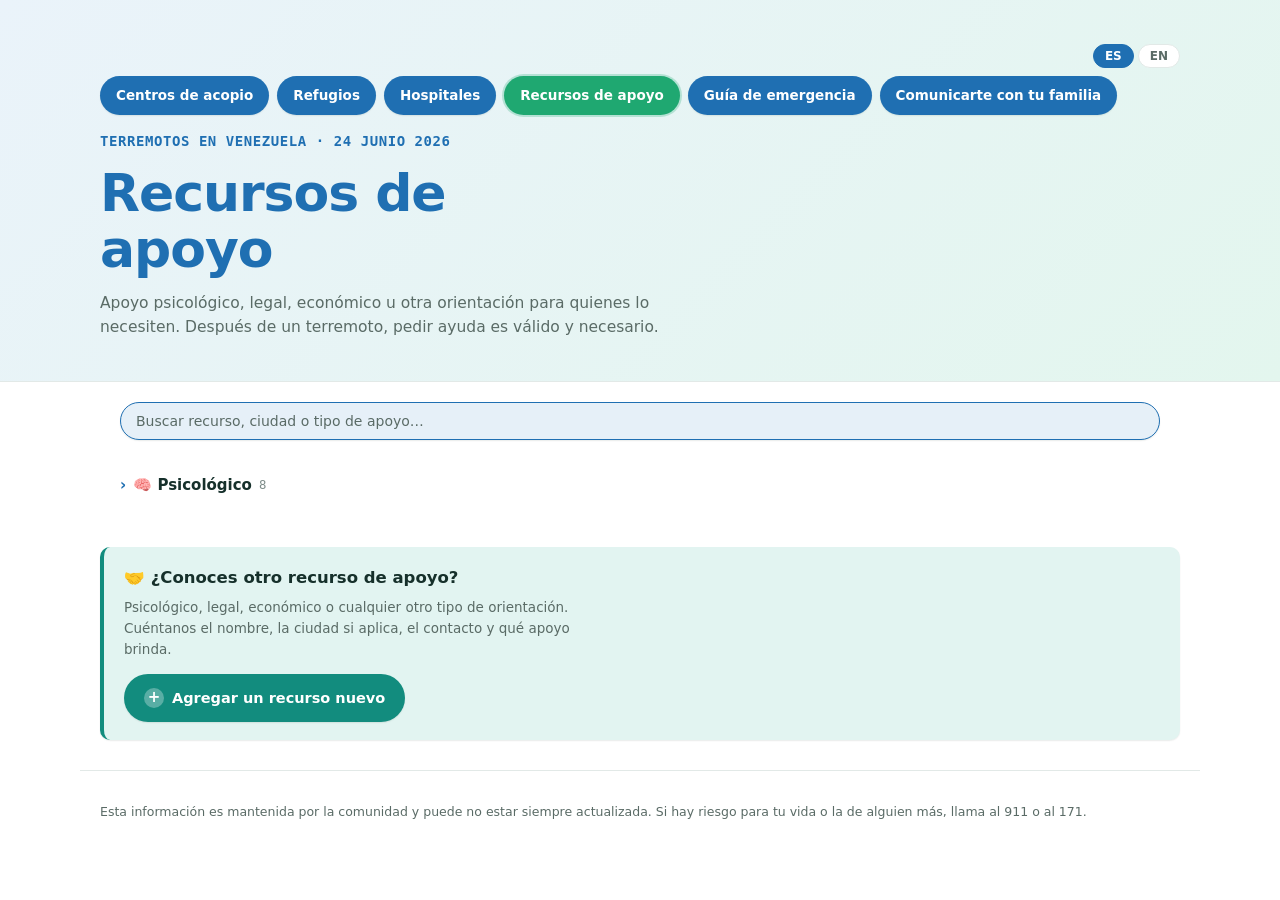
==== commit f75f42b6: "Add files via upload" ====
--- a/apoyo.html
+++ b/apoyo.html
@@ -60,11 +60,7 @@
       <h2 data-es="🤝 ¿Conoces otro recurso de apoyo?" data-en="🤝 Know another support resource?">🤝 ¿Conoces otro recurso de apoyo?</h2>
       <p data-es="Psicológico, legal, económico o cualquier otro tipo de orientación. Cuéntanos el nombre, la ciudad si aplica, el contacto y qué apoyo brinda." data-en="Psychological, legal, financial or any other kind of guidance. Tell us the name, city if applicable, contact and what support it offers.">Psicológico, legal, económico o cualquier otro tipo de orientación. Cuéntanos el nombre, la ciudad si aplica, el contacto y qué apoyo brinda.</p>
     </div>
-    <button type="button" id="apoyo-form-toggle" class="btn-suggest btn-suggest--big" aria-expanded="false"><span class="btn-add-icon">+</span><span data-es="Agregar un recurso nuevo" data-en="Add a new resource">Agregar un recurso nuevo</span></button>
-  </div>
-  <div id="apoyo-form-box" class="comments-box" hidden>
-    <iframe id="apoyo-form-iframe" class="comments-iframe" loading="lazy" src="" title="Formulario para agregar recurso de apoyo"></iframe>
-  </div>
+    <a id="apoyo-form-toggle" class="btn-suggest btn-suggest--big" href="https://docs.google.com/forms/d/e/1FAIpQLScK2mBzD5n1C8ylv_rmaXunUdGpYvrcleq1ZwOfX2uDFV9vPg/viewform" target="_blank" rel="noopener"><span class="btn-add-icon">+</span><span data-es="Agregar un recurso nuevo" data-en="Add a new resource">Agregar un recurso nuevo</span></a>
 </section>
 
 <footer class="site-footer wrap">
--- a/style.css
+++ b/style.css
@@ -328,6 +328,16 @@
   flex-direction: column;
   gap: 10px;
 }
+@media (min-width: 760px){
+  .list--ciudades-2col{
+    display: grid;
+    grid-template-columns: repeat(2, 1fr);
+    gap: 10px;
+    align-items: start;
+  }
+  .list--ciudades-2col > .group-ciudad-det{ margin: 0; }
+  .list--ciudades-2col > .group-ciudad-det[open]{ grid-column: 1 / -1; }
+}
 .group-count{
   font-family: var(--font-mono);
   font-weight: 400;
@@ -429,6 +439,13 @@
   padding: 2px 8px;
   white-space: nowrap;
   background: transparent;
+}
+.card-tag-pill--ancho{
+  display: inline-block;
+  white-space: normal;
+  border-radius: 14px;
+  padding: 5px 12px;
+  line-height: 1.4;
 }
 
 .card-actions{
@@ -681,6 +698,21 @@
 }
 .store-mini--play{ background: var(--green); color: #fff; }
 .store-mini--apple{ background: var(--ink); color: #fff; }
+.app-sum-vermas{
+  display: inline-flex;
+  align-items: center;
+  gap: 3px;
+  font-family: var(--font-body);
+  font-size: 11px;
+  font-weight: 700;
+  color: var(--red);
+  background: var(--red-soft);
+  border-radius: 999px;
+  padding: 5px 10px;
+  white-space: nowrap;
+}
+.app-sum-vermas .chev{ font-size: 12px; transition: transform 0.2s ease; }
+.guia-sec[open] .app-sum-vermas .chev{ transform: rotate(180deg); }
 @media (max-width: 420px){
   .guia-sec > summary{ flex-wrap: wrap; }
   .app-sum-stores{ margin-left: 0; order: 3; flex-basis: 100%; }
@@ -1041,44 +1073,16 @@
 }
 .card--apoyo{ border-left-color: #7C5CBF; }
 
-.cat-cubos{
+.cat-grid{
   display: grid;
   grid-template-columns: repeat(2, 1fr);
   gap: 10px;
-  margin-bottom: 18px;
-}
-.cat-cubo{
-  display: flex;
-  flex-direction: column;
-  align-items: center;
-  gap: 4px;
-  background: #fff;
-  border: 1.5px solid var(--line);
-  border-radius: var(--radius);
-  padding: 16px 10px;
-  cursor: pointer;
-  font-family: var(--font-body);
-  box-shadow: var(--shadow-sm);
-}
-.cat-cubo:hover{ border-color: #7C5CBF; }
-.cat-cubo.is-active{ border-color: #7C5CBF; background: #F4F0FB; }
-.cat-cubo-icono{ font-size: 26px; }
-.cat-cubo-nombre{ font-size: 13px; font-weight: 700; color: var(--ink); text-align: center; }
-.cat-cubo-count{
-  font-size: 11px;
-  font-weight: 700;
-  color: #7C5CBF;
-  background: #EFE9F9;
-  border-radius: 999px;
-  padding: 2px 9px;
-}
-.cat-bloque{ margin-bottom: 18px; }
-.cat-bloque-titulo{
-  font-family: var(--font-display);
-  font-weight: 800;
-  font-size: 15px;
-  color: var(--ink);
-  margin: 0 0 10px;
+  align-items: start;
+}
+.cat-det{ margin: 0; }
+.cat-det.cat-det--open{ grid-column: 1 / -1; }
+@media (max-width: 480px){
+  .cat-grid{ grid-template-columns: 1fr; }
 }
 .card--mascotas{ border-left-color: #D97706; }
 .masc-section{ padding-top: 0; margin-top: -4px; }
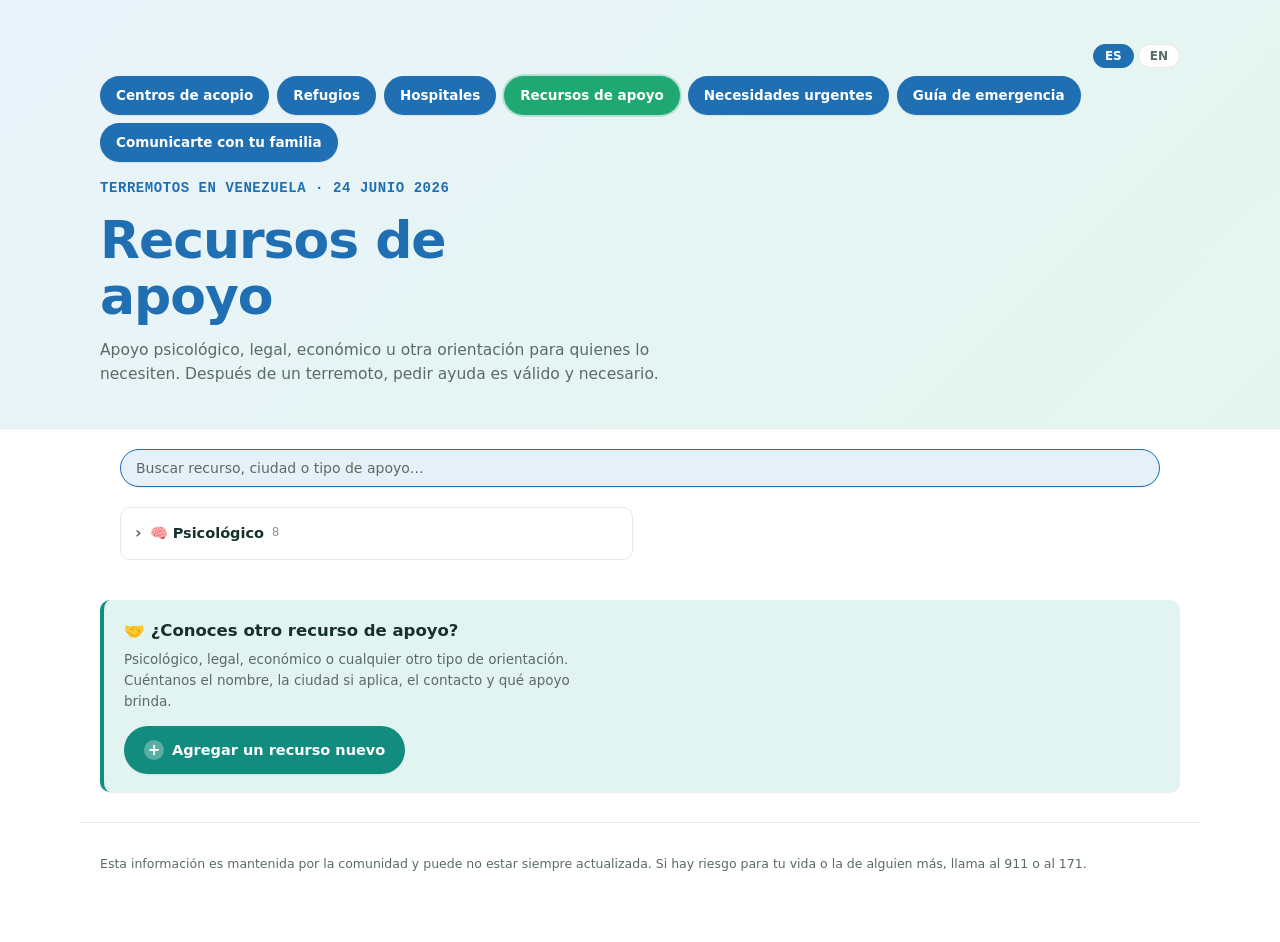
==== commit ad047134: "Add files via upload" ====
--- a/apoyo.html
+++ b/apoyo.html
@@ -22,6 +22,7 @@
       <a href="refugios.html" data-es="Refugios" data-en="Shelters">Refugios</a>
       <a href="hospitales.html" data-es="Hospitales" data-en="Hospitals">Hospitales</a>
       <a href="apoyo.html" class="is-current" data-es="Recursos de apoyo" data-en="Support resources">Recursos de apoyo</a>
+      <a href="urgencias.html" data-es="Necesidades urgentes" data-en="Urgent needs">Necesidades urgentes</a>
       <a href="guia.html" data-es="Guía de emergencia" data-en="Emergency guide">Guía de emergencia</a>
       <a href="llamar.html" data-es="Comunicarte con tu familia" data-en="Call your family">Comunicarte con tu familia</a>
     </nav>
--- a/style.css
+++ b/style.css
@@ -144,7 +144,7 @@
   border-color: var(--ink);
   color: #fff;
 }
-.dot{ width:7px; height:7px; border-radius:50%; display:inline-block; }
+.dot{ width:11px; height:11px; border-radius:50%; display:inline-block; }
 .dot--internacional{ background: var(--blue); }
 .dot--nacional{ background: var(--red); }
 
@@ -300,6 +300,7 @@
 }
 .group-pais[open] > summary::before{ transform: rotate(90deg); }
 .group-pais-body{ padding: 0 12px 12px; }
+.group-pais-body .group-ciudad{ padding-left: 1.5em; }
 .group-ciudad-det{ margin: 6px 0; }
 .group-ciudad{
   list-style: none;
@@ -310,7 +311,7 @@
   font-family: var(--font-display);
   font-size: 15px;
   font-weight: 700;
-  color: var(--ink);
+  color: var(--blue);
   margin: 12px 0 8px 0;
   padding: 2px 0;
 }
@@ -335,8 +336,8 @@
     gap: 10px;
     align-items: start;
   }
-  .list--ciudades-2col > .group-ciudad-det{ margin: 0; }
-  .list--ciudades-2col > .group-ciudad-det[open]{ grid-column: 1 / -1; }
+  .list--ciudades-2col > .group-pais{ margin: 0; }
+  .list--ciudades-2col > .group-pais[open]{ grid-column: 1 / -1; }
 }
 .group-count{
   font-family: var(--font-mono);
@@ -859,6 +860,73 @@
 .promo-ad-hint .chev{ font-size: 15px; }
 
 /* =========================================================
+   DASHBOARD DE NECESIDADES URGENTES (página principal)
+   ========================================================= */
+.urgencias-dash{
+  margin: 0 0 18px;
+  background: var(--red-soft);
+  border-left: 4px solid var(--red);
+  border-radius: 0 var(--radius) var(--radius) 0;
+  padding: 16px 18px;
+}
+.urgencias-dash-title{
+  font-family: var(--font-display);
+  font-weight: 800;
+  font-size: 17px;
+  color: #501313;
+  margin: 0 0 4px;
+}
+.urgencias-dash-intro{ font-size: 13px; color: #791F1F; margin: 0 0 12px; }
+.urgencias-dash-list{
+  display: flex;
+  gap: 10px;
+  overflow-x: auto;
+  scroll-snap-type: x mandatory;
+  padding-bottom: 4px;
+  -webkit-overflow-scrolling: touch;
+}
+.urgencias-dash-item{
+  flex: 0 0 220px;
+  scroll-snap-align: start;
+  background: #fff;
+}
+.urgencias-dash-btn{
+  display: block;
+  width: 100%;
+  text-align: center;
+  margin-top: 12px;
+  font-family: var(--font-body);
+  font-size: 13px;
+  font-weight: 700;
+  background: var(--red);
+  color: #fff;
+  border-radius: 999px;
+  padding: 10px 16px;
+  text-decoration: none;
+}
+.urgencias-dash-btn:hover{ background: #8a261e; }
+
+/* Tarjeta de urgencia (compartida entre dashboard y página completa) */
+.card--urgencia{ border-left-color: var(--red); }
+.urg-cat-badge{
+  display: inline-block;
+  font-size: 10.5px;
+  font-weight: 700;
+  border-radius: 999px;
+  padding: 3px 10px;
+  margin-bottom: 8px;
+}
+.cat-medico .urg-cat-badge{ color: #993C1D; background: #FAECE7; }
+.cat-alimento .urg-cat-badge{ color: #0E7468; background: var(--green-soft); }
+.cat-transporte .urg-cat-badge{ color: #3C3489; background: #EEEDFE; }
+.cat-refugio .urg-cat-badge{ color: #854F0B; background: #FAEEDA; }
+.cat-otro .urg-cat-badge{ color: var(--ink-soft); background: var(--paper-deep); }
+
+.callout--urgencia{ border-left-color: var(--red); }
+.btn-suggest--urgencia{ background: var(--red); }
+.btn-suggest--urgencia:hover{ background: #8a261e; }
+
+/* =========================================================
    NAVEGACIÓN ENTRE PÁGINAS
    ========================================================= */
 .page-nav{
@@ -1182,6 +1250,13 @@
   flex-direction: column;
   gap: 8px;
 }
+@media (min-width: 760px){
+  .resources-list{
+    display: grid;
+    grid-template-columns: repeat(2, 1fr);
+    gap: 10px;
+  }
+}
 .resources-list a{
   display: flex;
   align-items: center;
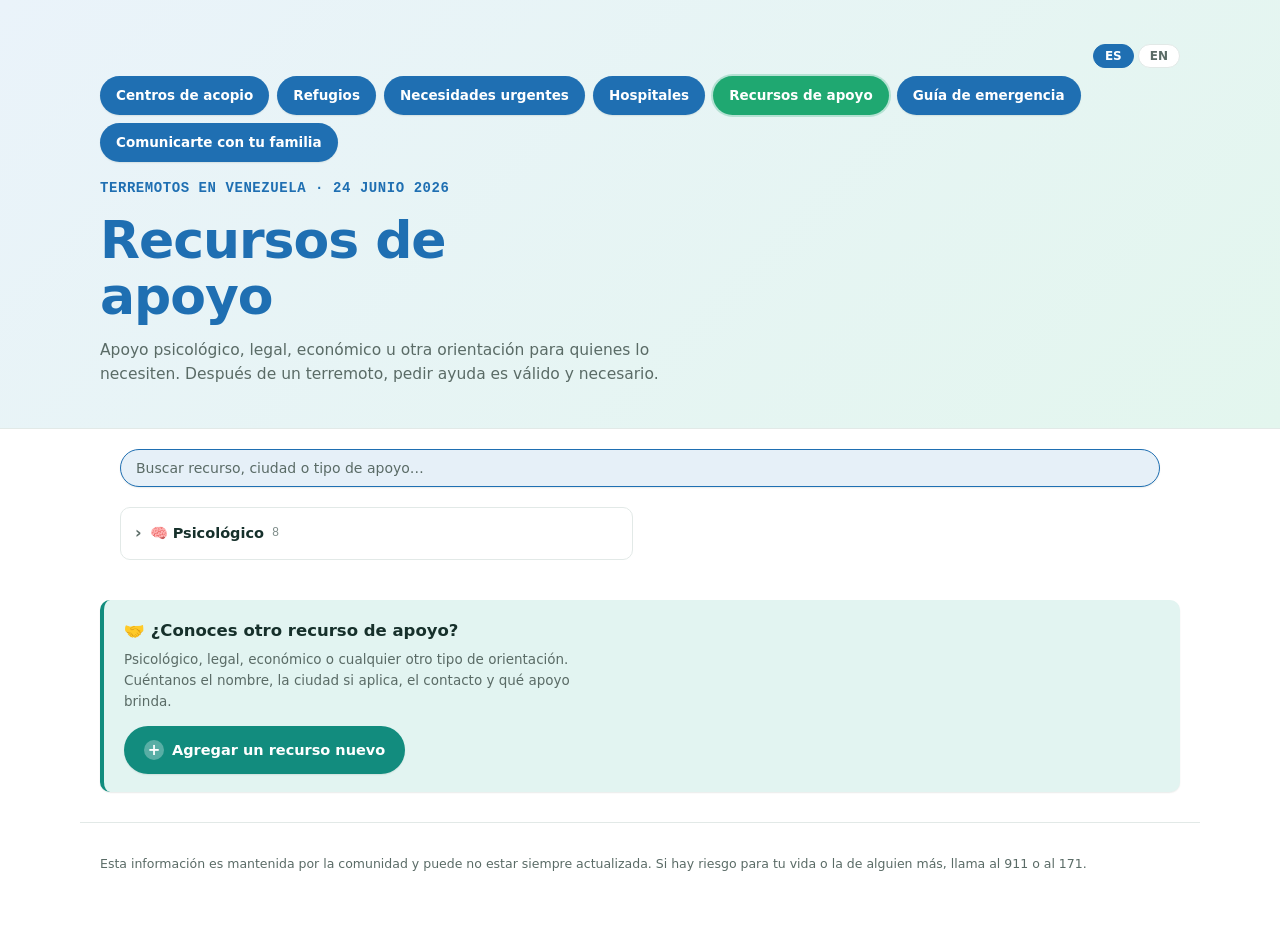
==== commit 990d0fdb: "Add files via upload" ====
--- a/apoyo.html
+++ b/apoyo.html
@@ -20,9 +20,9 @@
     <nav class="page-nav">
       <a href="index.html" data-es="Centros de acopio" data-en="Donation centers">Centros de acopio</a>
       <a href="refugios.html" data-es="Refugios" data-en="Shelters">Refugios</a>
+      <a href="urgencias.html" data-es="Necesidades urgentes" data-en="Urgent needs">Necesidades urgentes</a>
       <a href="hospitales.html" data-es="Hospitales" data-en="Hospitals">Hospitales</a>
       <a href="apoyo.html" class="is-current" data-es="Recursos de apoyo" data-en="Support resources">Recursos de apoyo</a>
-      <a href="urgencias.html" data-es="Necesidades urgentes" data-en="Urgent needs">Necesidades urgentes</a>
       <a href="guia.html" data-es="Guía de emergencia" data-en="Emergency guide">Guía de emergencia</a>
       <a href="llamar.html" data-es="Comunicarte con tu familia" data-en="Call your family">Comunicarte con tu familia</a>
     </nav>
--- a/style.css
+++ b/style.css
@@ -338,6 +338,12 @@
   }
   .list--ciudades-2col > .group-pais{ margin: 0; }
   .list--ciudades-2col > .group-pais[open]{ grid-column: 1 / -1; }
+  .list--ciudades-2col .group-pais-body{
+    display: grid;
+    grid-template-columns: repeat(2, 1fr);
+    gap: 10px;
+    align-items: start;
+  }
 }
 .group-count{
   font-family: var(--font-mono);
@@ -906,6 +912,22 @@
 }
 .urgencias-dash-btn:hover{ background: #8a261e; }
 
+/* Layout 2 columnas: urgencias (izq) + voluntarios (der) */
+.dash-2col{
+  display: grid;
+  grid-template-columns: 1fr 1fr;
+  gap: 14px;
+  margin-bottom: 18px;
+  align-items: start;
+}
+@media (max-width: 720px){
+  .dash-2col{ grid-template-columns: 1fr; }
+}
+.dash-2col .urgencias-dash,
+.dash-2col .voluntarios-bar{
+  margin: 0;
+}
+
 /* Tarjeta de urgencia (compartida entre dashboard y página completa) */
 .card--urgencia{ border-left-color: var(--red); }
 .urg-cat-badge{
@@ -951,6 +973,10 @@
 .page-nav a.is-current{
   background: var(--green);
   box-shadow: 0 0 0 2px rgba(31,168,113,0.25);
+}
+.page-nav a.is-current--red{
+  background: var(--red);
+  box-shadow: 0 0 0 2px rgba(192,71,59,0.25);
 }
 .eyebrow--big{
   font-size: 14px !important;
@@ -1088,6 +1114,27 @@
   font-size: 12px;
   color: var(--ink-soft);
   margin: 0;
+  line-height: 1.45;
+}
+.insumo-aviso{
+  font-size: 12px;
+  font-weight: 700;
+  color: #791F1F;
+  background: var(--red-soft);
+  border-left: 3px solid var(--red);
+  border-radius: 0 6px 6px 0;
+  padding: 6px 10px;
+  margin: 6px 0 8px;
+  line-height: 1.45;
+}
+.insumo-nota{
+  font-size: 12px;
+  color: #633806;
+  background: #FAEEDA;
+  border-left: 3px solid var(--gold);
+  border-radius: 0 6px 6px 0;
+  padding: 6px 10px;
+  margin: 6px 0 8px;
   line-height: 1.45;
 }
 .no-donar{
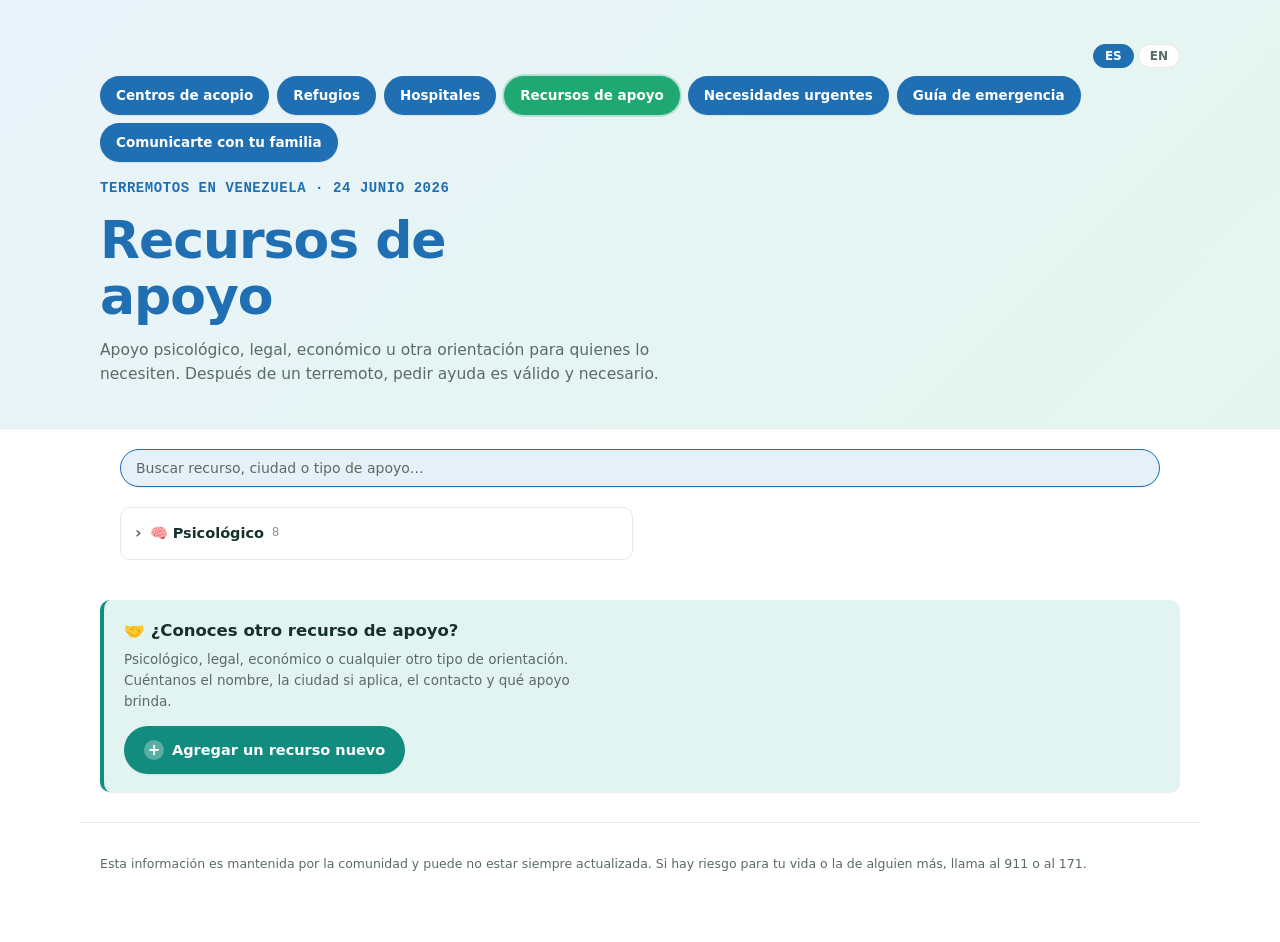
==== commit 976cf221: "Add files via upload" ====
--- a/apoyo.html
+++ b/apoyo.html
@@ -20,9 +20,9 @@
     <nav class="page-nav">
       <a href="index.html" data-es="Centros de acopio" data-en="Donation centers">Centros de acopio</a>
       <a href="refugios.html" data-es="Refugios" data-en="Shelters">Refugios</a>
-      <a href="urgencias.html" data-es="Necesidades urgentes" data-en="Urgent needs">Necesidades urgentes</a>
       <a href="hospitales.html" data-es="Hospitales" data-en="Hospitals">Hospitales</a>
       <a href="apoyo.html" class="is-current" data-es="Recursos de apoyo" data-en="Support resources">Recursos de apoyo</a>
+      <a href="urgencias.html" data-es="Necesidades urgentes" data-en="Urgent needs">Necesidades urgentes</a>
       <a href="guia.html" data-es="Guía de emergencia" data-en="Emergency guide">Guía de emergencia</a>
       <a href="llamar.html" data-es="Comunicarte con tu familia" data-en="Call your family">Comunicarte con tu familia</a>
     </nav>
--- a/style.css
+++ b/style.css
@@ -338,12 +338,6 @@
   }
   .list--ciudades-2col > .group-pais{ margin: 0; }
   .list--ciudades-2col > .group-pais[open]{ grid-column: 1 / -1; }
-  .list--ciudades-2col .group-pais-body{
-    display: grid;
-    grid-template-columns: repeat(2, 1fr);
-    gap: 10px;
-    align-items: start;
-  }
 }
 .group-count{
   font-family: var(--font-mono);
@@ -912,22 +906,6 @@
 }
 .urgencias-dash-btn:hover{ background: #8a261e; }
 
-/* Layout 2 columnas: urgencias (izq) + voluntarios (der) */
-.dash-2col{
-  display: grid;
-  grid-template-columns: 1fr 1fr;
-  gap: 14px;
-  margin-bottom: 18px;
-  align-items: start;
-}
-@media (max-width: 720px){
-  .dash-2col{ grid-template-columns: 1fr; }
-}
-.dash-2col .urgencias-dash,
-.dash-2col .voluntarios-bar{
-  margin: 0;
-}
-
 /* Tarjeta de urgencia (compartida entre dashboard y página completa) */
 .card--urgencia{ border-left-color: var(--red); }
 .urg-cat-badge{
@@ -973,10 +951,6 @@
 .page-nav a.is-current{
   background: var(--green);
   box-shadow: 0 0 0 2px rgba(31,168,113,0.25);
-}
-.page-nav a.is-current--red{
-  background: var(--red);
-  box-shadow: 0 0 0 2px rgba(192,71,59,0.25);
 }
 .eyebrow--big{
   font-size: 14px !important;
@@ -1114,27 +1088,6 @@
   font-size: 12px;
   color: var(--ink-soft);
   margin: 0;
-  line-height: 1.45;
-}
-.insumo-aviso{
-  font-size: 12px;
-  font-weight: 700;
-  color: #791F1F;
-  background: var(--red-soft);
-  border-left: 3px solid var(--red);
-  border-radius: 0 6px 6px 0;
-  padding: 6px 10px;
-  margin: 6px 0 8px;
-  line-height: 1.45;
-}
-.insumo-nota{
-  font-size: 12px;
-  color: #633806;
-  background: #FAEEDA;
-  border-left: 3px solid var(--gold);
-  border-radius: 0 6px 6px 0;
-  padding: 6px 10px;
-  margin: 6px 0 8px;
   line-height: 1.45;
 }
 .no-donar{
